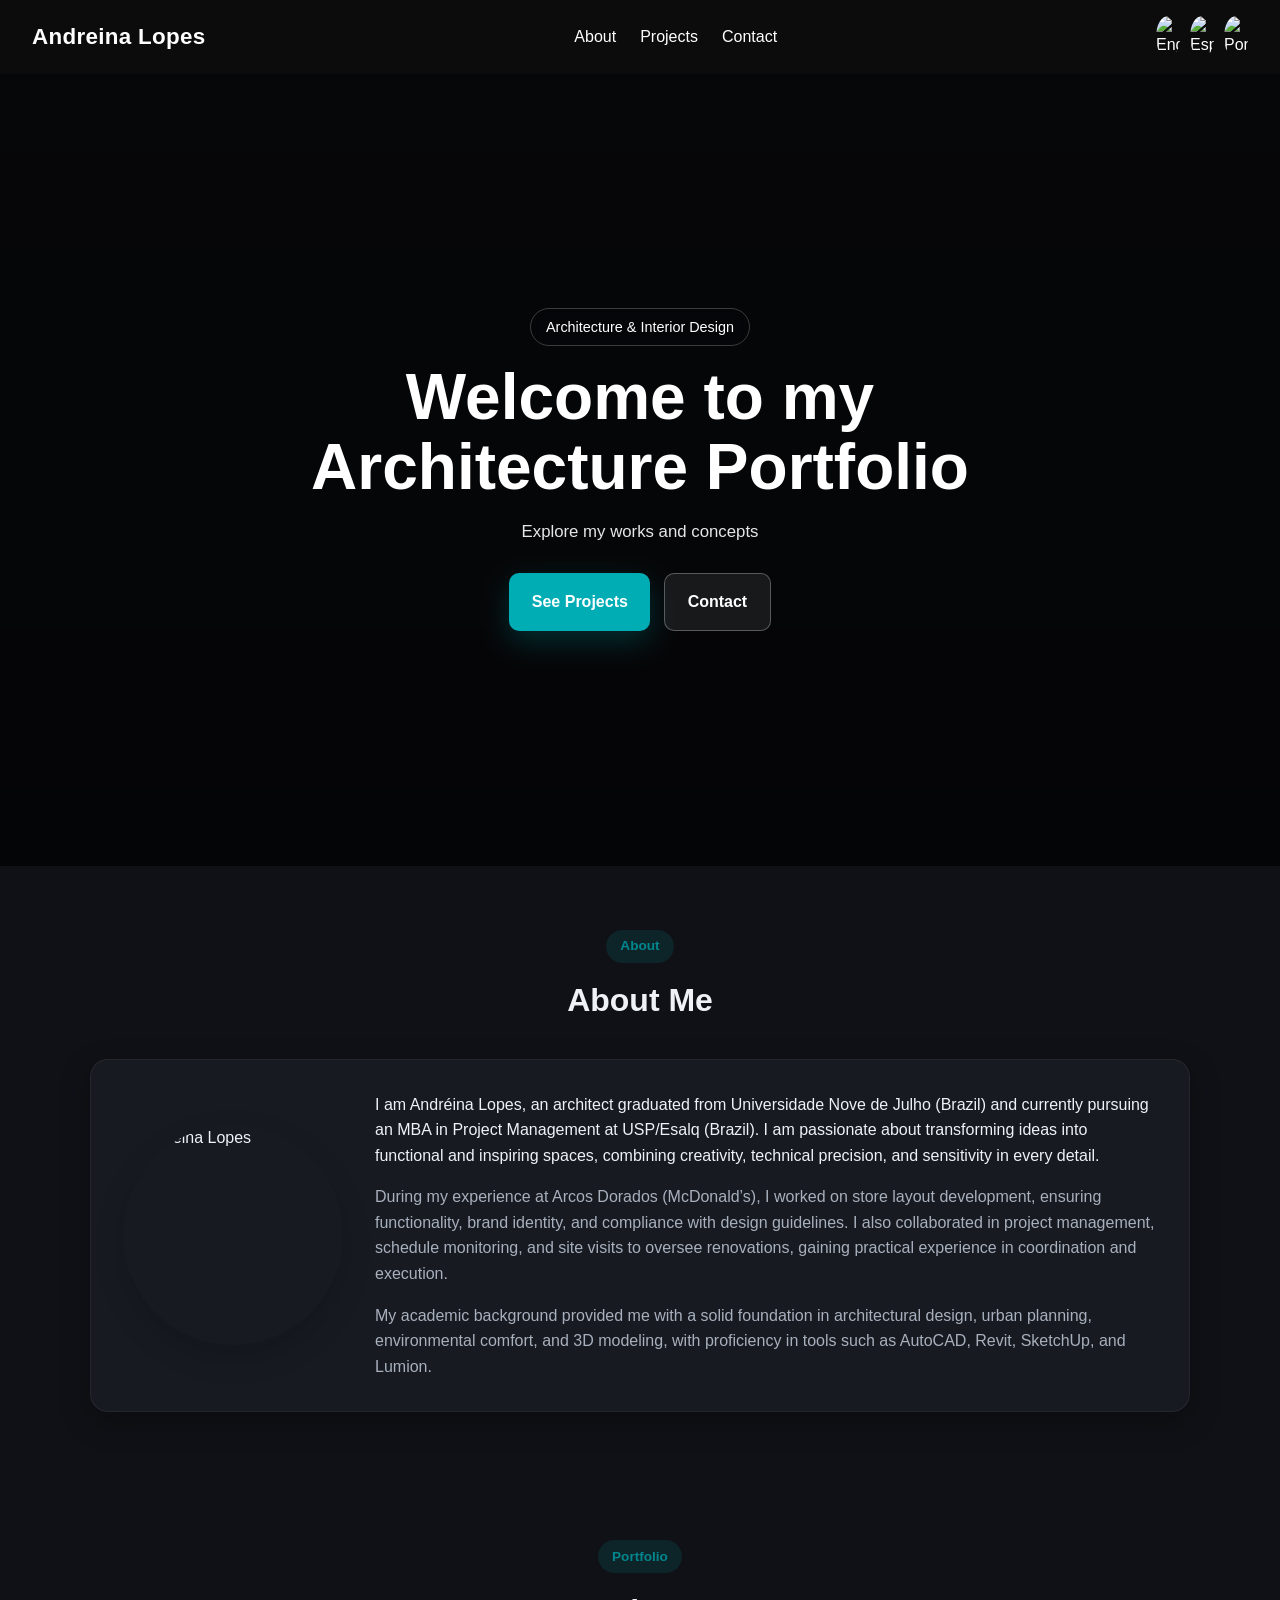
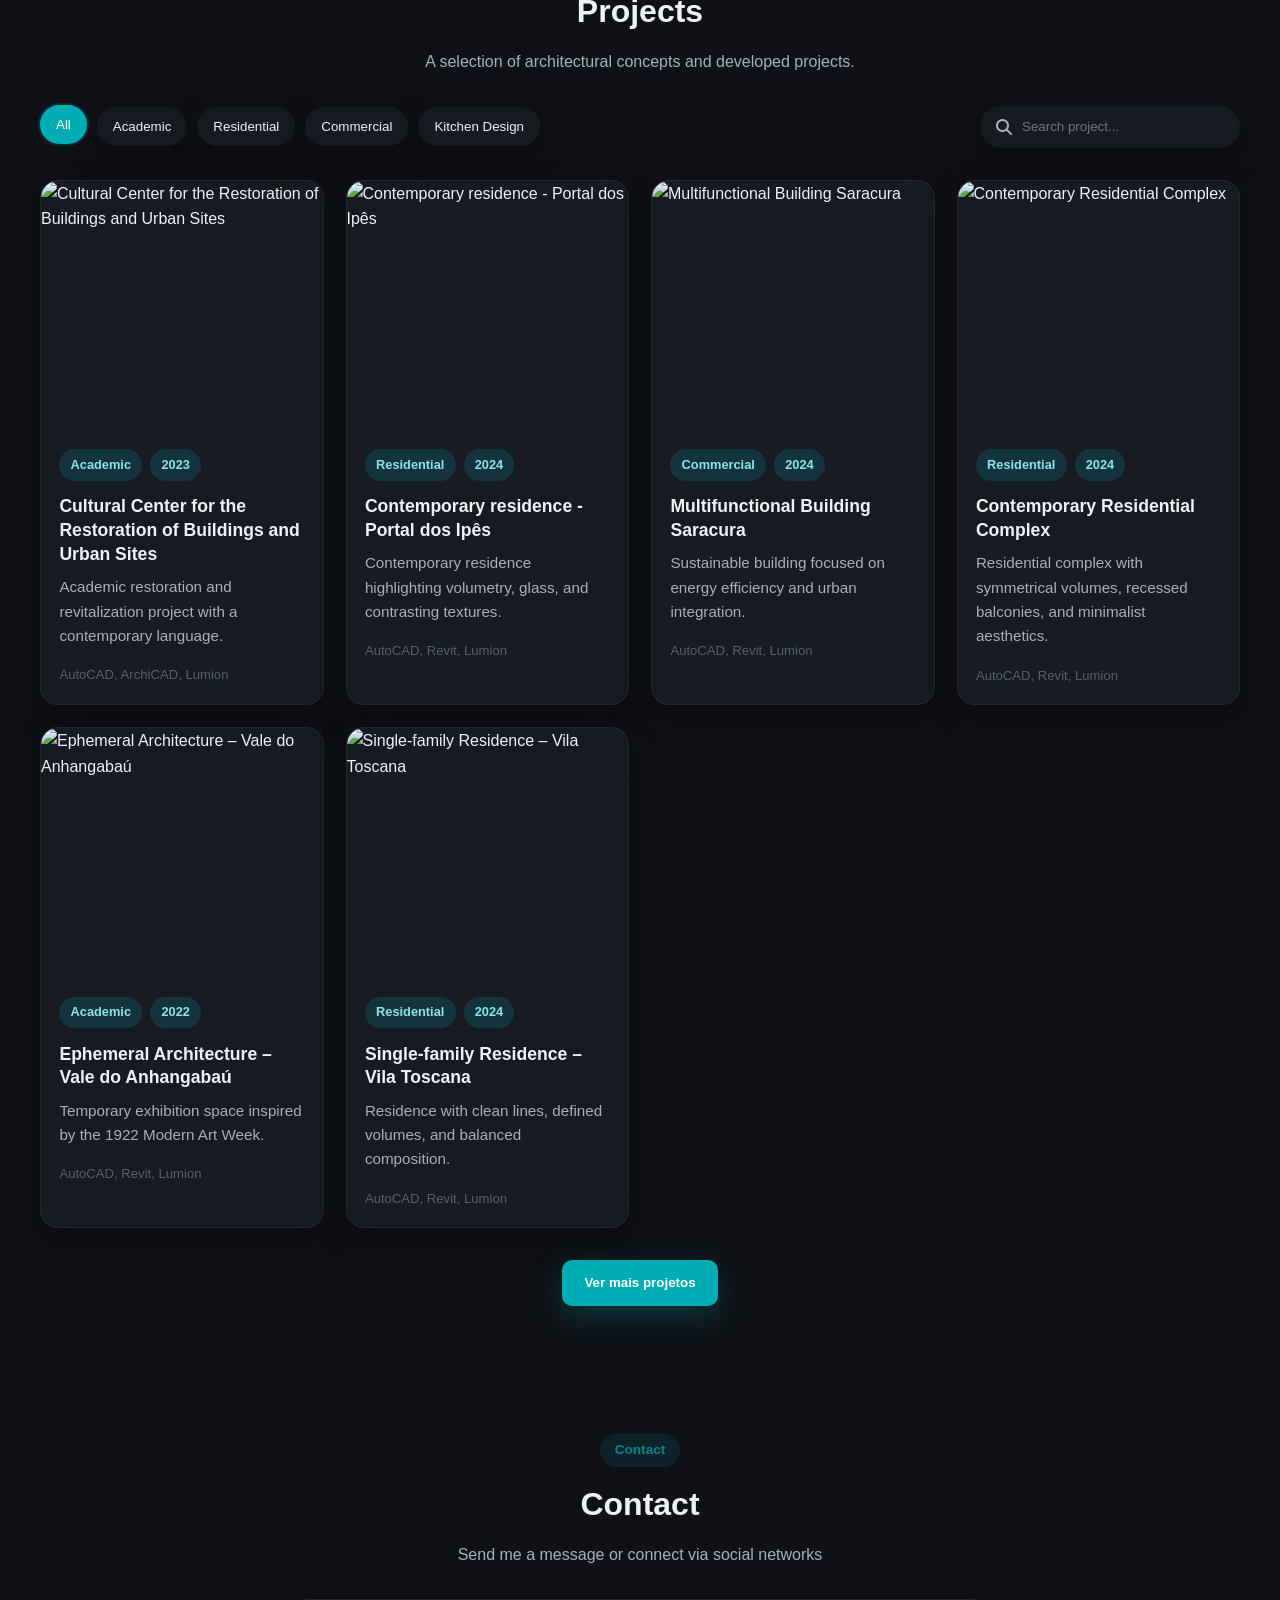
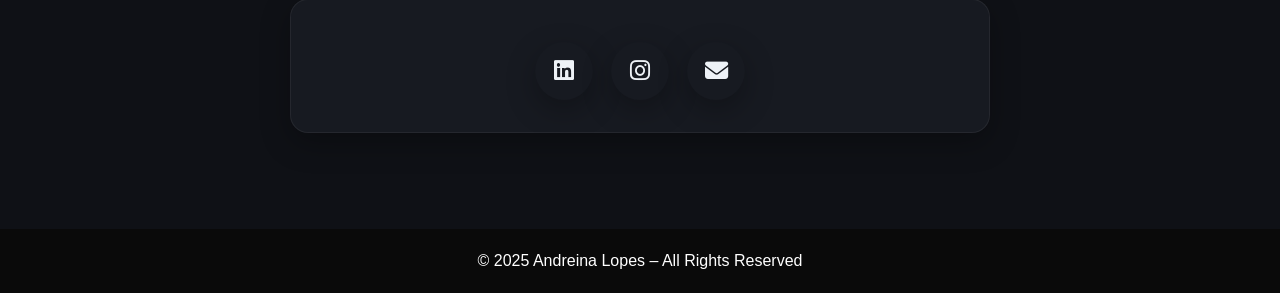
==== index.html @ a10444a1 "Add files via upload" ====
<!DOCTYPE html>
<html lang="pt">

<head>
    <meta charset="UTF-8">
    <meta name="viewport" content="width=device-width, initial-scale=1.0">
    <title>Andreina's Portfolio</title>

    <link rel="icon" href="assets/hero/icon.ico">
    <link rel="stylesheet" href="css/style.css">
    <link rel="stylesheet" href="https://cdnjs.cloudflare.com/ajax/libs/font-awesome/6.4.0/css/all.min.css">

    <script src="js/projects-data.js" defer></script>
    <script src="js/script.js" defer></script>
</head>

<body>
    <header>
        <div class="logo">Andreina Lopes</div>

        <div class="menu-toggle" id="menu-toggle">
            <i class="fas fa-bars"></i>
        </div>

        <nav id="navbar">
            <ul>
                <li><a href="#about" id="nav-about">About</a></li>
                <li><a href="#projects" id="nav-projects">Projects</a></li>
                <li><a href="#contact" id="nav-contact">Contact</a></li>
            </ul>
        </nav>

        <div class="lang-switch">
            <img src="assets/flags/flag-en.png" alt="English" data-lang="en">
            <img src="assets/flags/flag-es.png" alt="Español" data-lang="es">
            <img src="assets/flags/flag-pt.png" alt="Português" data-lang="pt">
        </div>
    </header>

    <section class="hero">
        <video class="hero-video" autoplay muted loop playsinline>
        <source src="assets/hero/hero-video.mp4" type="video/mp4">
        Seu navegador não suporta vídeo em HTML5.
    </video>

        <div class="hero-overlay"></div>

        <div class="hero-content">
            <span class="hero-kicker" id="hero-kicker">Architecture & Interior Design</span>
            <h1 id="hero-title">Welcome to my Architecture Portfolio</h1>
            <p id="hero-sub">Explore my works and concepts</p>

            <div class="hero-actions">
                <a href="#projects" class="btn-hero" id="btn-see-projects">See Projects</a>
                <a href="#contact" class="btn-outline" id="btn-contact">Contact</a>
            </div>
        </div>
    </section>


    <section id="about" class="section-reveal">
        <div class="section-heading">
            <span class="section-tag" id="about-tag">About</span>
            <h2 id="about-title">About Me</h2>
        </div>

        <div class="about-container glass-card">
            <div class="about-img">
                <img src="assets/profile/profile.png" alt="Andreina Lopes">
            </div>

            <div class="about-text" id="about-text">
                I am Andréina Lopes, an architect graduated from the Universidade Nove de Julho (Brazil) and currently pursuing an MBA in Project Management at USP/Esalq (Brazil).
            </div>
        </div>
    </section>

    <section id="projects" class="section-reveal">
        <div class="section-heading">
            <span class="section-tag" id="projects-tag">Portfolio</span>
            <h2 id="projects-title">Projects</h2>
            <p class="section-subtitle" id="projects-subtitle">A selection of architectural concepts and developed projects.</p>
        </div>

        <div class="projects-toolbar">
            <div class="filter-buttons" id="filter-buttons">
                <button class="filter-btn active" data-filter="all" id="filter-all">All</button>
                <button class="filter-btn" data-filter="academic" id="filter-academic">Academic</button>
                <button class="filter-btn" data-filter="residential" id="filter-residential">Residential</button>
                <button class="filter-btn" data-filter="commercial" id="filter-commercial">Commercial</button>
                <button class="filter-btn" data-filter="kitchen-design">Kitchen Design</button>
            </div>

            <div class="search-box">
                <i class="fas fa-search"></i>
                <input type="text" id="project-search" placeholder="Search project...">
            </div>
        </div>

        <div class="project-grid" id="project-grid"></div>
        <p class="empty-state" id="empty-state" style="display: none;">No projects found.</p>

        <div class="projects-actions">
            <button id="load-more-projects" class="btn-load-more">Ver mais projetos</button>
        </div>
    </section>

    <section id="contact" class="section-reveal">
        <div class="section-heading">
            <span class="section-tag" id="contact-tag">Contact</span>
            <h2 id="contact-title">Contact</h2>
            <p class="section-subtitle" id="contact-text">Send me a message or connect via social networks</p>
        </div>

        <div class="contact-card glass-card">
            <div class="socials">
                <a href="https://www.linkedin.com/in/andreina-lopes/" target="_blank" rel="noopener noreferrer" aria-label="LinkedIn">
                    <i class="fab fa-linkedin"></i>
                </a>
                <a href="https://www.instagram.com/andreinalopes_" target="_blank" rel="noopener noreferrer" aria-label="Instagram">
                    <i class="fab fa-instagram"></i>
                </a>
                <a href="mailto:andreina.lopes935@hotmail.com" target="_blank" rel="noopener noreferrer" aria-label="E-mail">
                    <i class="fas fa-envelope"></i>
                </a>
            </div>
        </div>
    </section>

    <footer>
        <p>© 2025 Andreina Lopes – All Rights Reserved</p>
    </footer>

    <div id="dark-mode-toggle" aria-label="Toggle dark mode" title="Toggle dark mode">
        <i class="fas fa-moon"></i>
    </div>
</body>

</html>
---- css/style.css ----
:root {
    --bg: #f6f7fb;
    --bg-soft: #ffffff;
    --text: #1e2430;
    --text-soft: #667085;
    --primary: #00adb5;
    --primary-dark: #00878d;
    --border: rgba(15, 23, 42, 0.08);
    --shadow: 0 10px 30px rgba(15, 23, 42, 0.08);
    --radius: 18px;
    --header-bg: rgba(17, 17, 17, 0.92);
}

* {
    margin: 0;
    padding: 0;
    box-sizing: border-box;
}

html {
    scroll-behavior: smooth;
}

body {
    font-family: Arial, sans-serif;
    line-height: 1.6;
    background: var(--bg);
    color: var(--text);
}

img {
    max-width: 100%;
    display: block;
}

header {
    display: flex;
    justify-content: space-between;
    align-items: center;
    gap: 1rem;
    padding: 1rem 2rem;
    background: var(--header-bg);
    color: #fff;
    position: sticky;
    top: 0;
    z-index: 999;
    backdrop-filter: blur(12px);
}

header .logo {
    font-size: 1.4rem;
    font-weight: bold;
    letter-spacing: 0.3px;
    white-space: nowrap;
}

nav ul {
    display: flex;
    list-style: none;
    gap: 24px;
}

nav ul li a {
    color: #fff;
    text-decoration: none;
    transition: color 0.3s ease;
}

nav ul li a:hover {
    color: var(--primary);
}

.lang-switch {
    display: flex;
    align-items: center;
}

.lang-switch img {
    width: 24px;
    margin-left: 10px;
    cursor: pointer;
    border-radius: 50%;
    transition: transform 0.25s ease;
}

.lang-switch img:hover {
    transform: scale(1.12);
}

.menu-toggle {
    display: none;
    font-size: 1.8rem;
    cursor: pointer;
    color: #fff;
}

section {
    padding: 4rem 2rem;
}

.section-heading {
    max-width: 900px;
    margin: 0 auto 2rem;
    text-align: center;
}

.section-tag {
    display: inline-block;
    margin-bottom: 0.8rem;
    padding: 0.35rem 0.9rem;
    background: rgba(0, 173, 181, 0.12);
    color: var(--primary-dark);
    border-radius: 999px;
    font-size: 0.85rem;
    font-weight: bold;
}

.section-heading h2 {
    font-size: 2rem;
    margin-bottom: 0.7rem;
}

.section-subtitle {
    max-width: 650px;
    margin: 0 auto;
    color: var(--text-soft);
}

.hero {
    min-height: 88vh;
    display: flex;
    align-items: center;
    justify-content: center;
    text-align: center;
    padding: 6rem 2rem;
    color: #fff;
    position: relative;
    overflow: hidden;
}

.hero-video {
    position: absolute;
    top: 50%;
    left: 50%;
    width: 100%;
    height: 100%;
    object-fit: cover;
    transform: translate(-50%, -50%);
    z-index: 0;
}

.hero-overlay {
    position: absolute;
    inset: 0;
    background: linear-gradient(rgba(0, 0, 0, 0.58), rgba(0, 0, 0, 0.68));
    z-index: 1;
}

.hero-content {
    max-width: 820px;
    animation: fadeUp 0.9s ease;
    position: relative;
    z-index: 2;
}

.hero-kicker {
    display: inline-block;
    margin-bottom: 1rem;
    padding: 0.4rem 0.95rem;
    border: 1px solid rgba(255, 255, 255, 0.22);
    border-radius: 999px;
    font-size: 0.9rem;
    backdrop-filter: blur(6px);
}

.hero h1 {
    font-size: clamp(2.3rem, 5vw, 4.2rem);
    line-height: 1.1;
    margin-bottom: 1rem;
}

.hero p {
    max-width: 700px;
    margin: 0 auto 1.7rem;
    font-size: 1.05rem;
    color: rgba(255, 255, 255, 0.9);
}

.hero-actions {
    display: flex;
    justify-content: center;
    gap: 14px;
    flex-wrap: wrap;
}

.btn-hero,
.btn-outline,
.back-link {
    display: inline-flex;
    align-items: center;
    justify-content: center;
    gap: 8px;
    padding: 0.95rem 1.4rem;
    border-radius: 10px;
    text-decoration: none;
    font-weight: bold;
    transition: all 0.3s ease;
}

.btn-hero {
    background: var(--primary);
    color: #fff;
    box-shadow: 0 10px 30px rgba(0, 173, 181, 0.25);
}

.btn-hero:hover {
    background: var(--primary-dark);
    transform: translateY(-3px);
}

.btn-outline {
    border: 1px solid rgba(255, 255, 255, 0.28);
    color: #fff;
    background: rgba(255, 255, 255, 0.06);
}

.btn-outline:hover {
    transform: translateY(-3px);
    background: rgba(255, 255, 255, 0.12);
}

.glass-card {
    background: rgba(255, 255, 255, 0.7);
    border: 1px solid rgba(255, 255, 255, 0.5);
    backdrop-filter: blur(12px);
    box-shadow: var(--shadow);
    border-radius: var(--radius);
}

.about-container {
    display: flex;
    align-items: center;
    gap: 2rem;
    flex-wrap: wrap;
    max-width: 1100px;
    margin: 0 auto;
    padding: 2rem;
}

.about-img img {
    width: 220px;
    height: 220px;
    object-fit: cover;
    border-radius: 50%;
    box-shadow: 0 12px 30px rgba(0, 0, 0, 0.15);
}

.about-text {
    flex: 1;
    min-width: 280px;
}

.about-text p {
    margin-top: 1rem;
    color: var(--text-soft);
}

.projects-toolbar {
    max-width: 1200px;
    margin: 0 auto 2rem;
    display: flex;
    gap: 1rem;
    justify-content: space-between;
    align-items: center;
    flex-wrap: wrap;
}

.projects-actions {
    display: flex;
    justify-content: center;
    margin-top: 2rem;
}

.btn-load-more {
    border: none;
    padding: 0.95rem 1.4rem;
    border-radius: 10px;
    background: var(--primary);
    color: #fff;
    font-weight: bold;
    cursor: pointer;
    box-shadow: 0 10px 30px rgba(0, 173, 181, 0.25);
    transition: all 0.3s ease;
}

.btn-load-more:hover {
    background: var(--primary-dark);
    transform: translateY(-3px);
}

body.dark-mode .btn-load-more {
    background: var(--primary);
    color: #fff;
}

body.dark-mode .btn-load-more:hover {
    background: var(--primary-dark);
}

.filter-buttons {
    display: flex;
    gap: 10px;
    flex-wrap: wrap;
}

.filter-btn {
    border: none;
    padding: 0.75rem 1rem;
    border-radius: 999px;
    background: #fff;
    color: var(--text);
    cursor: pointer;
    box-shadow: var(--shadow);
    transition: all 0.25s ease;
}

.filter-btn:hover,
.filter-btn.active {
    background: var(--primary);
    color: #fff;
    transform: translateY(-2px);
}

.search-box {
    display: flex;
    align-items: center;
    gap: 10px;
    background: #fff;
    padding: 0.8rem 1rem;
    border-radius: 999px;
    box-shadow: var(--shadow);
    min-width: 260px;
}

.search-box i {
    color: var(--text-soft);
}

.search-box input {
    border: none;
    outline: none;
    width: 100%;
    background: transparent;
    color: var(--text);
}

.project-grid {
    max-width: 1200px;
    margin: 0 auto;
    display: grid;
    grid-template-columns: repeat(auto-fit, minmax(280px, 1fr));
    gap: 22px;
}

.card {
    border-radius: 18px;
    overflow: hidden;
    background: #fff;
    box-shadow: var(--shadow);
    border: 1px solid var(--border);
    transition: transform 0.35s ease, box-shadow 0.35s ease;
}

.card:hover {
    transform: translateY(-8px);
    box-shadow: 0 20px 45px rgba(15, 23, 42, 0.14);
}

.card a {
    text-decoration: none;
    color: inherit;
    display: block;
}

.card-image-wrap {
    position: relative;
    overflow: hidden;
}

.card img {
    width: 100%;
    height: 250px;
    object-fit: cover;
    transition: transform 0.5s ease;
}

.card:hover img {
    transform: scale(1.06);
}

.card-overlay {
    position: absolute;
    inset: 0;
    background: linear-gradient(to top, rgba(0, 0, 0, 0.58), rgba(0, 0, 0, 0.12));
    display: flex;
    align-items: flex-end;
    justify-content: flex-start;
    padding: 1rem;
    opacity: 0;
    transition: opacity 0.3s ease;
}

.card:hover .card-overlay {
    opacity: 1;
}

.card-view {
    color: #fff;
    font-weight: bold;
    background: rgba(255, 255, 255, 0.16);
    padding: 0.45rem 0.8rem;
    border-radius: 999px;
    backdrop-filter: blur(6px);
}

.card-info {
    padding: 1.15rem;
}

.card-top-meta,
.card-bottom-meta {
    display: flex;
    flex-wrap: wrap;
    gap: 8px;
}

.card-top-meta {
    margin-bottom: 0.9rem;
}

.card-bottom-meta {
    margin-top: 1rem;
}

.badge {
    display: inline-flex;
    padding: 0.35rem 0.7rem;
    border-radius: 999px;
    background: rgba(0, 173, 181, 0.1);
    color: var(--primary-dark);
    font-size: 0.8rem;
    font-weight: bold;
}

.card-info h3 {
    font-size: 1.1rem;
    line-height: 1.35;
    margin-bottom: 0.55rem;
}

.card-info p {
    color: var(--text-soft);
    font-size: 0.95rem;
}

.card-bottom-meta span {
    font-size: 0.82rem;
    color: #556070;
}

.empty-state {
    text-align: center;
    margin-top: 1.5rem;
    color: var(--text-soft);
}

#contact {
    text-align: center;
}

.contact-card {
    max-width: 700px;
    margin: 0 auto;
    padding: 2rem;
}

.socials {
    margin-top: 0.6rem;
    display: flex;
    justify-content: center;
    gap: 18px;
}

.socials a {
    width: 58px;
    height: 58px;
    display: inline-flex;
    align-items: center;
    justify-content: center;
    border-radius: 50%;
    background: #fff;
    color: var(--text);
    font-size: 1.45rem;
    box-shadow: var(--shadow);
    text-decoration: none;
    transition: all 0.3s ease;
}

.socials a:hover {
    transform: translateY(-4px) scale(1.05);
    background: var(--primary);
    color: #fff;
}

footer {
    text-align: center;
    padding: 1.2rem;
    background: #111;
    color: #fff;
    margin-top: 2rem;
}

.project-hero {
    min-height: 55vh;
    background-position: center;
    background-size: cover;
    background-repeat: no-repeat;
    display: flex;
    align-items: stretch;
}

.project-hero-overlay {
    width: 100%;
    padding: 2rem;
    background: linear-gradient(rgba(0, 0, 0, 0.5), rgba(0, 0, 0, 0.6));
    color: #fff;
    display: flex;
    flex-direction: column;
    justify-content: space-between;
}

.back-link {
    align-self: flex-start;
    margin-bottom: 2rem;
    background: rgba(255, 255, 255, 0.1);
    color: #fff;
}

.back-link:hover {
    background: rgba(255, 255, 255, 0.18);
    transform: translateY(-2px);
}

.project-hero-content {
    max-width: 900px;
}

.project-category {
    display: inline-block;
    margin-bottom: 0.9rem;
    padding: 0.45rem 0.8rem;
    border-radius: 999px;
    background: rgba(255, 255, 255, 0.14);
    font-size: 0.85rem;
    font-weight: bold;
}

.project-hero-content h1 {
    font-size: clamp(2rem, 4vw, 3.4rem);
    line-height: 1.15;
    margin-bottom: 1rem;
}

.project-hero-content p {
    max-width: 760px;
    color: rgba(255, 255, 255, 0.92);
}

.project-meta-inline {
    margin-top: 1.2rem;
    display: flex;
    gap: 18px;
    flex-wrap: wrap;
}

.project-meta-inline span {
    display: inline-flex;
    align-items: center;
    gap: 8px;
    color: rgba(255, 255, 255, 0.95);
}

.project-layout {
    max-width: 1250px;
    margin: 0 auto;
    padding: 3rem 2rem 0;
    display: grid;
    grid-template-columns: 2fr 1fr;
    gap: 24px;
}

.project-main {
    min-width: 0;
}

.project-gallery-header {
    margin-bottom: 1.4rem;
}

.project-gallery-header h2 {
    margin-bottom: 0.4rem;
}

.project-gallery-header p {
    color: var(--text-soft);
}

.project-sidebar {
    padding: 1.5rem;
    align-self: start;
    position: sticky;
    top: 100px;
}

.project-sidebar h3 {
    margin-bottom: 1rem;
}

.project-info-list {
    list-style: none;
}

.project-info-list li {
    display: flex;
    flex-direction: column;
    gap: 4px;
    padding: 0.9rem 0;
    border-bottom: 1px solid var(--border);
}

.gallery {
    display: grid;
    grid-template-columns: repeat(auto-fit, minmax(260px, 1fr));
    gap: 16px;
}

.img-wrapper {
    position: relative;
    overflow: hidden;
    border-radius: 14px;
    cursor: pointer;
    box-shadow: var(--shadow);
}

.img-wrapper img {
    width: 100%;
    height: 280px;
    object-fit: cover;
    transition: transform 0.35s ease;
}

.img-wrapper:hover img {
    transform: scale(1.06);
}

.zoom-icon {
    position: absolute;
    top: 50%;
    left: 50%;
    transform: translate(-50%, -50%) scale(0.8);
    opacity: 0;
    color: #fff;
    font-size: 2rem;
    pointer-events: none;
    transition: all 0.3s ease;
}

.img-wrapper::before {
    content: "";
    position: absolute;
    inset: 0;
    background: rgba(0, 0, 0, 0.34);
    opacity: 0;
    transition: opacity 0.3s ease;
}

.img-wrapper:hover::before {
    opacity: 1;
}

.img-wrapper:hover .zoom-icon {
    opacity: 1;
    transform: translate(-50%, -50%) scale(1);
}

.lightbox {
    display: none;
    position: fixed;
    z-index: 3000;
    padding-top: 60px;
    inset: 0;
    background: rgba(0, 0, 0, 0.92);
}

.lightbox img {
    margin: auto;
    display: block;
    width: 80vw;
    height: 80vh;
    object-fit: contain;
    border-radius: 8px;
}


/*
.lightbox img {
    margin: auto;
    display: block;
    width: 70vw;   se para reduzir o tamanho da imagem na tela, altere para 60vw
    height: 70vh;  se para reduzir o tamanho da imagem na tela, altere para 60vh 
    object-fit: contain;
    border-radius: 12px;
    background: #111;
    padding: 10px;
}
*/

.lightbox .close {
    position: absolute;
    top: 20px;
    right: 35px;
    color: #fff;
    font-size: 40px;
    font-weight: bold;
    cursor: pointer;
}

.lightbox .prev,
.lightbox .next {
    cursor: pointer;
    position: absolute;
    top: 50%;
    padding: 16px;
    color: white;
    font-weight: bold;
    font-size: 30px;
    user-select: none;
    transform: translateY(-50%);
}

.lightbox .prev {
    left: 10px;
}

.lightbox .next {
    right: 10px;
}

.project-not-found {
    text-align: center;
    padding: 4rem 1rem;
}

.section-reveal {
    opacity: 0;
    transform: translateY(28px);
    transition: all 0.7s ease;
}

.section-reveal.visible {
    opacity: 1;
    transform: translateY(0);
}

.reveal-card {
    opacity: 0;
    transform: translateY(20px);
    animation: cardReveal 0.65s ease forwards;
}

.lightbox-counter {
    position: absolute;
    bottom: 25px;
    left: 50%;
    transform: translateX(-50%);
    padding: 8px 14px;
    border-radius: 999px;
    background: rgba(255, 255, 255, 0.12);
    color: #fff;
    font-size: 0.95rem;
    font-weight: bold;
    backdrop-filter: blur(6px);
}

.lightbox .prev.disabled,
.lightbox .next.disabled {
    opacity: 0.3;
    pointer-events: none;
}

#dark-mode-toggle {
    position: fixed;
    bottom: 2rem;
    right: 2rem;
    width: 54px;
    height: 54px;
    background-color: #fff;
    color: #333;
    border-radius: 50%;
    display: none;
    /* ocultado propositalmente — mude para "display: flex" para reativar o botão de troca de tema */
    justify-content: center;
    align-items: center;
    cursor: pointer;
    box-shadow: var(--shadow);
    z-index: 999;
    transition: all 0.3s ease;
}

#dark-mode-toggle i {
    font-size: 1.2rem;
}

body.dark-mode {
    --bg: #0f1116;
    --bg-soft: #171a21;
    --text: #eef2f7;
    --text-soft: #a8b0bd;
    --border: rgba(255, 255, 255, 0.06);
    --shadow: 0 10px 30px rgba(0, 0, 0, 0.28);
    --header-bg: rgba(12, 12, 12, 0.92);
}

body.dark-mode .glass-card,
body.dark-mode .card,
body.dark-mode .filter-btn,
body.dark-mode .search-box,
body.dark-mode .socials a,
body.dark-mode #dark-mode-toggle {
    background: var(--bg-soft);
    color: var(--text);
    border-color: var(--border);
}

body.dark-mode .filter-btn:hover,
body.dark-mode .filter-btn.active {
    background: var(--primary);
    color: #fff;
    border-color: var(--primary);
    box-shadow: 0 0 0 2px rgba(0, 173, 181, 0.18);
}

body.dark-mode .badge {
    background: rgba(0, 173, 181, 0.18);
    color: #8ce5ea;
}

body.dark-mode .card-info p,
body.dark-mode .section-subtitle,
body.dark-mode .project-gallery-header p,
body.dark-mode .about-text p,
body.dark-mode .empty-state {
    color: var(--text-soft);
}

body.dark-mode .btn-outline {
    background: rgba(255, 255, 255, 0.08);
}

body.dark-mode footer {
    background: #0a0a0a;
}

@keyframes fadeUp {
    from {
        opacity: 0;
        transform: translateY(22px);
    }
    to {
        opacity: 1;
        transform: translateY(0);
    }
}

@keyframes cardReveal {
    to {
        opacity: 1;
        transform: translateY(0);
    }
}

@media (max-width: 992px) {
    .project-layout {
        grid-template-columns: 1fr;
    }
    .project-sidebar {
        position: static;
    }
}

@media (max-width: 768px) {
    header {
        flex-wrap: wrap;
    }
    .menu-toggle {
        display: block;
        margin-left: auto;
    }
    nav {
        position: absolute;
        top: 72px;
        left: 0;
        width: 100%;
        background: #111;
        display: none;
        flex-direction: column;
    }
    nav.active {
        display: flex;
    }
    nav ul {
        flex-direction: column;
        width: 100%;
        padding: 1rem 0;
        gap: 12px;
    }
    nav ul li {
        text-align: center;
    }
    .lang-switch {
        width: 100%;
        justify-content: center;
        margin-top: 0.5rem;
    }
    .hero {
        min-height: 76vh;
    }
    .about-container {
        text-align: center;
        justify-content: center;
        padding: 1.5rem;
    }
    .about-img img {
        width: 180px;
        height: 180px;
    }
    .projects-toolbar {
        align-items: stretch;
    }
    .search-box {
        min-width: 100%;
    }
    .project-hero-overlay {
        padding: 1.4rem;
    }
    .project-layout {
        padding: 2rem 1rem 0;
    }
    section {
        padding: 3rem 1rem;
    }
}
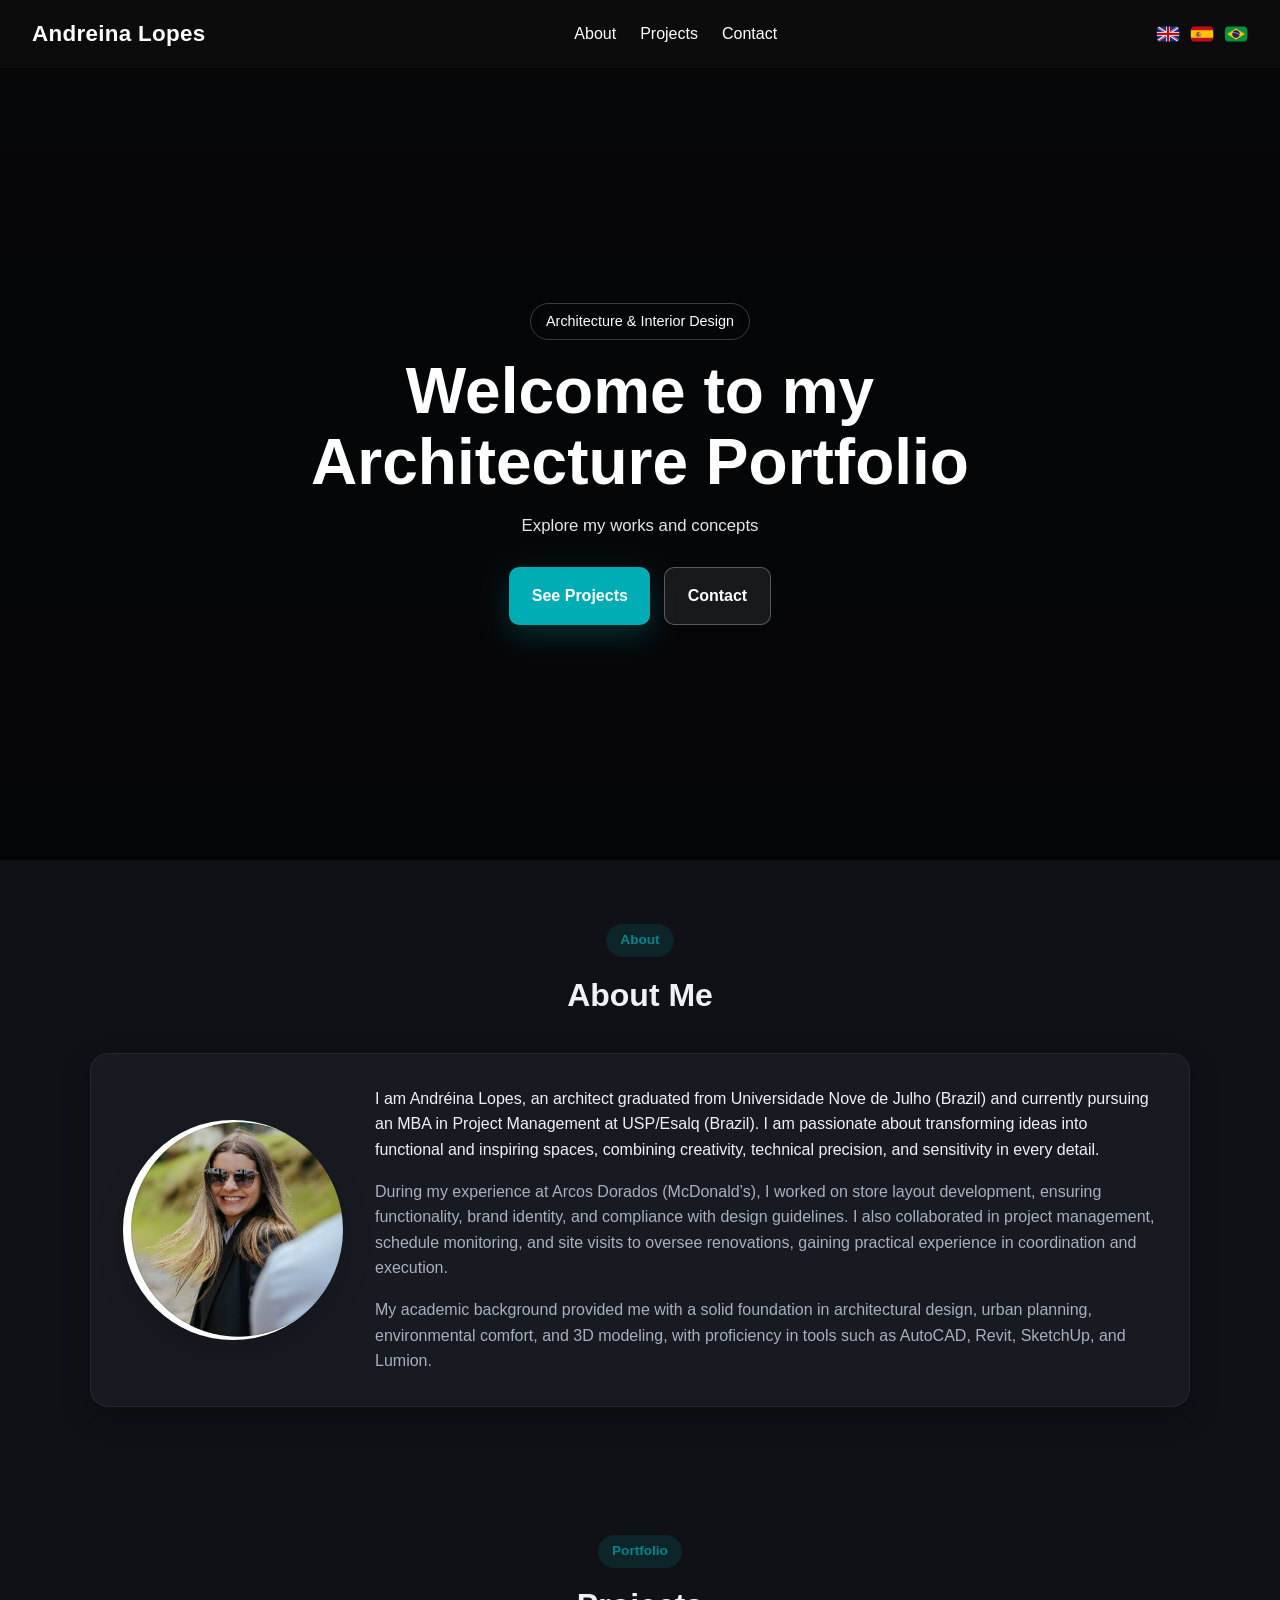
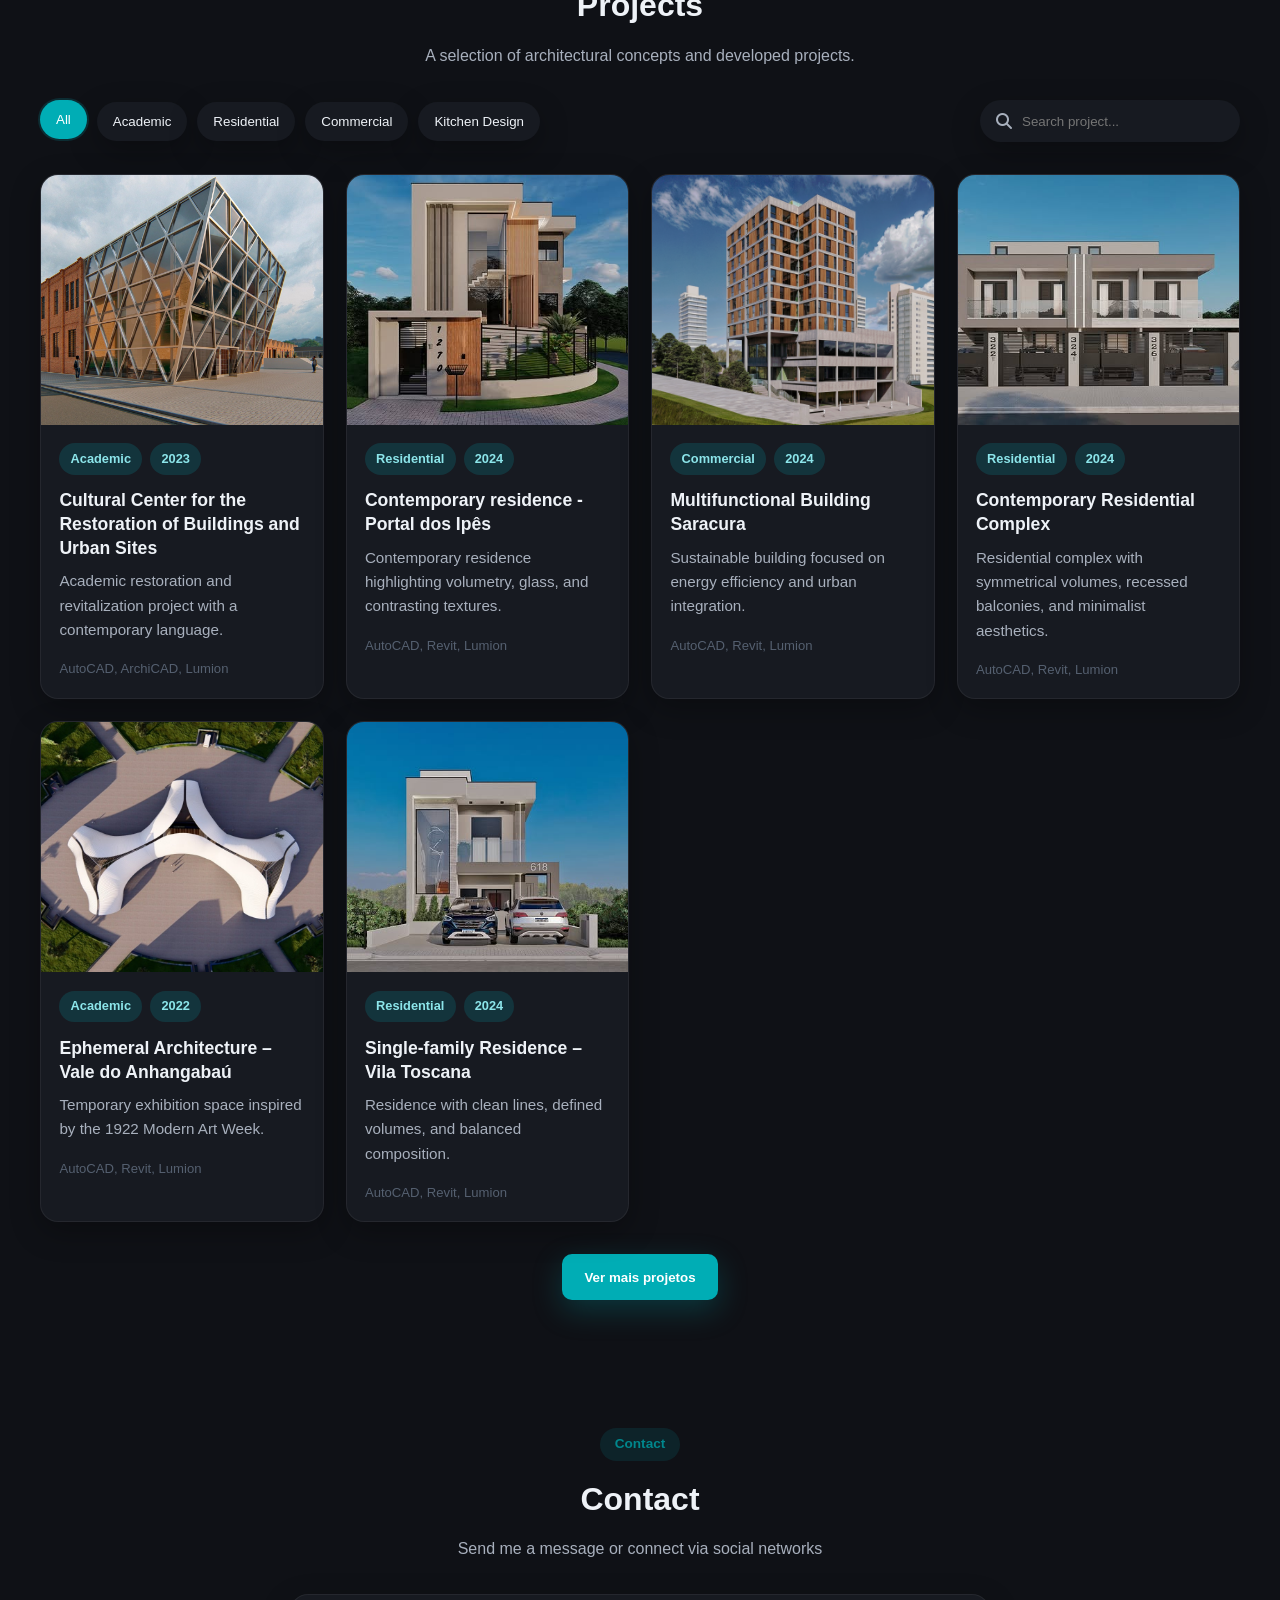
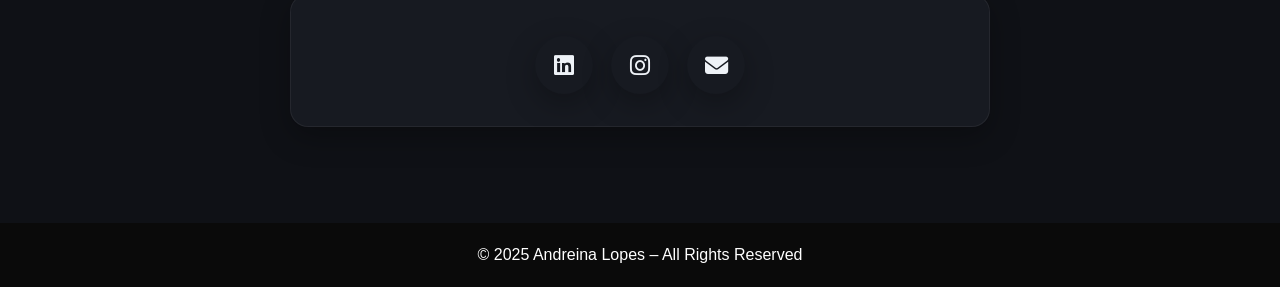
==== commit 4050e8fb: "Update index.html" ====
--- a/index.html
+++ b/index.html
@@ -70,7 +70,7 @@
             </div>
 
             <div class="about-text" id="about-text">
-                I am Andréina Lopes, an architect graduated from the Universidade Nove de Julho (Brazil) and currently pursuing an MBA in Project Management at USP/Esalq (Brazil).
+                I am Andreina Lopes, an architect graduated from the Universidade Nove de Julho (Brazil) and currently pursuing an MBA in Project Management at USP/Esalq (Brazil).
             </div>
         </div>
     </section>
@@ -136,4 +136,4 @@
     </div>
 </body>
 
-</html>+</html>
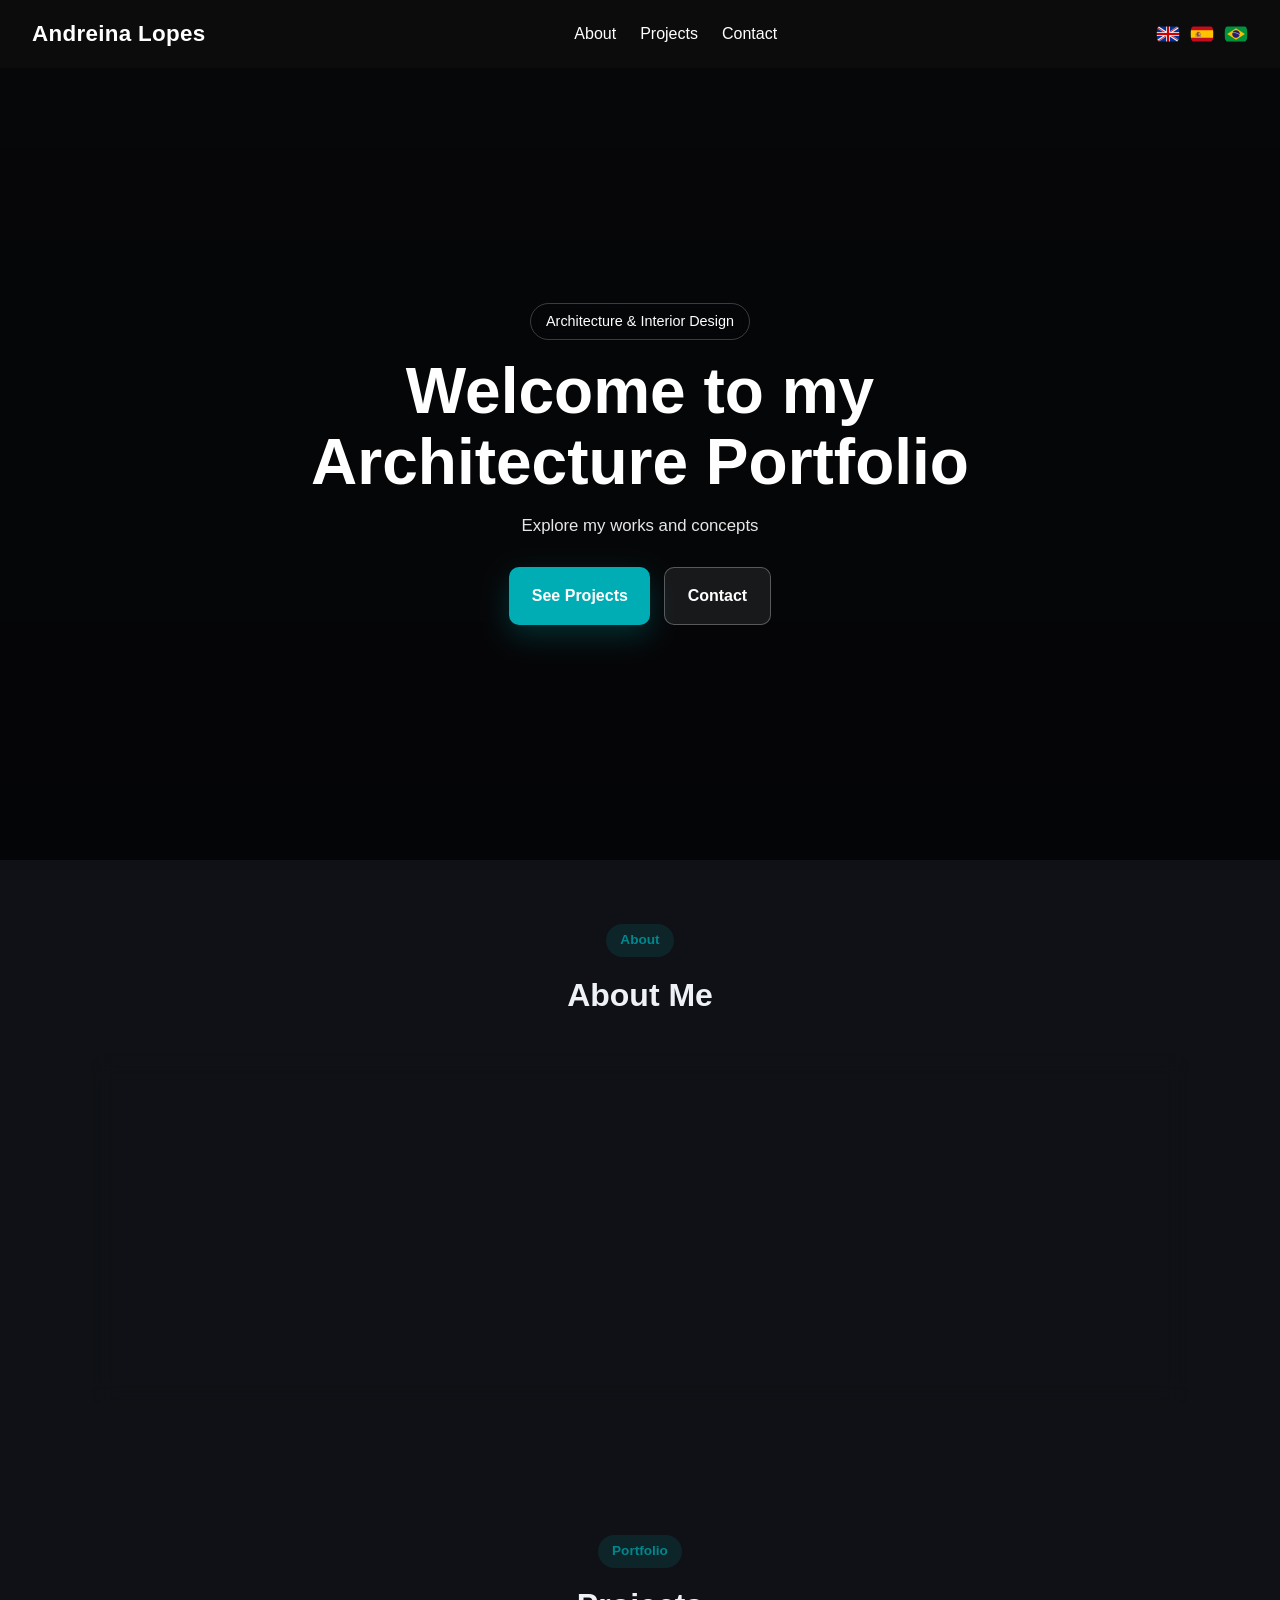
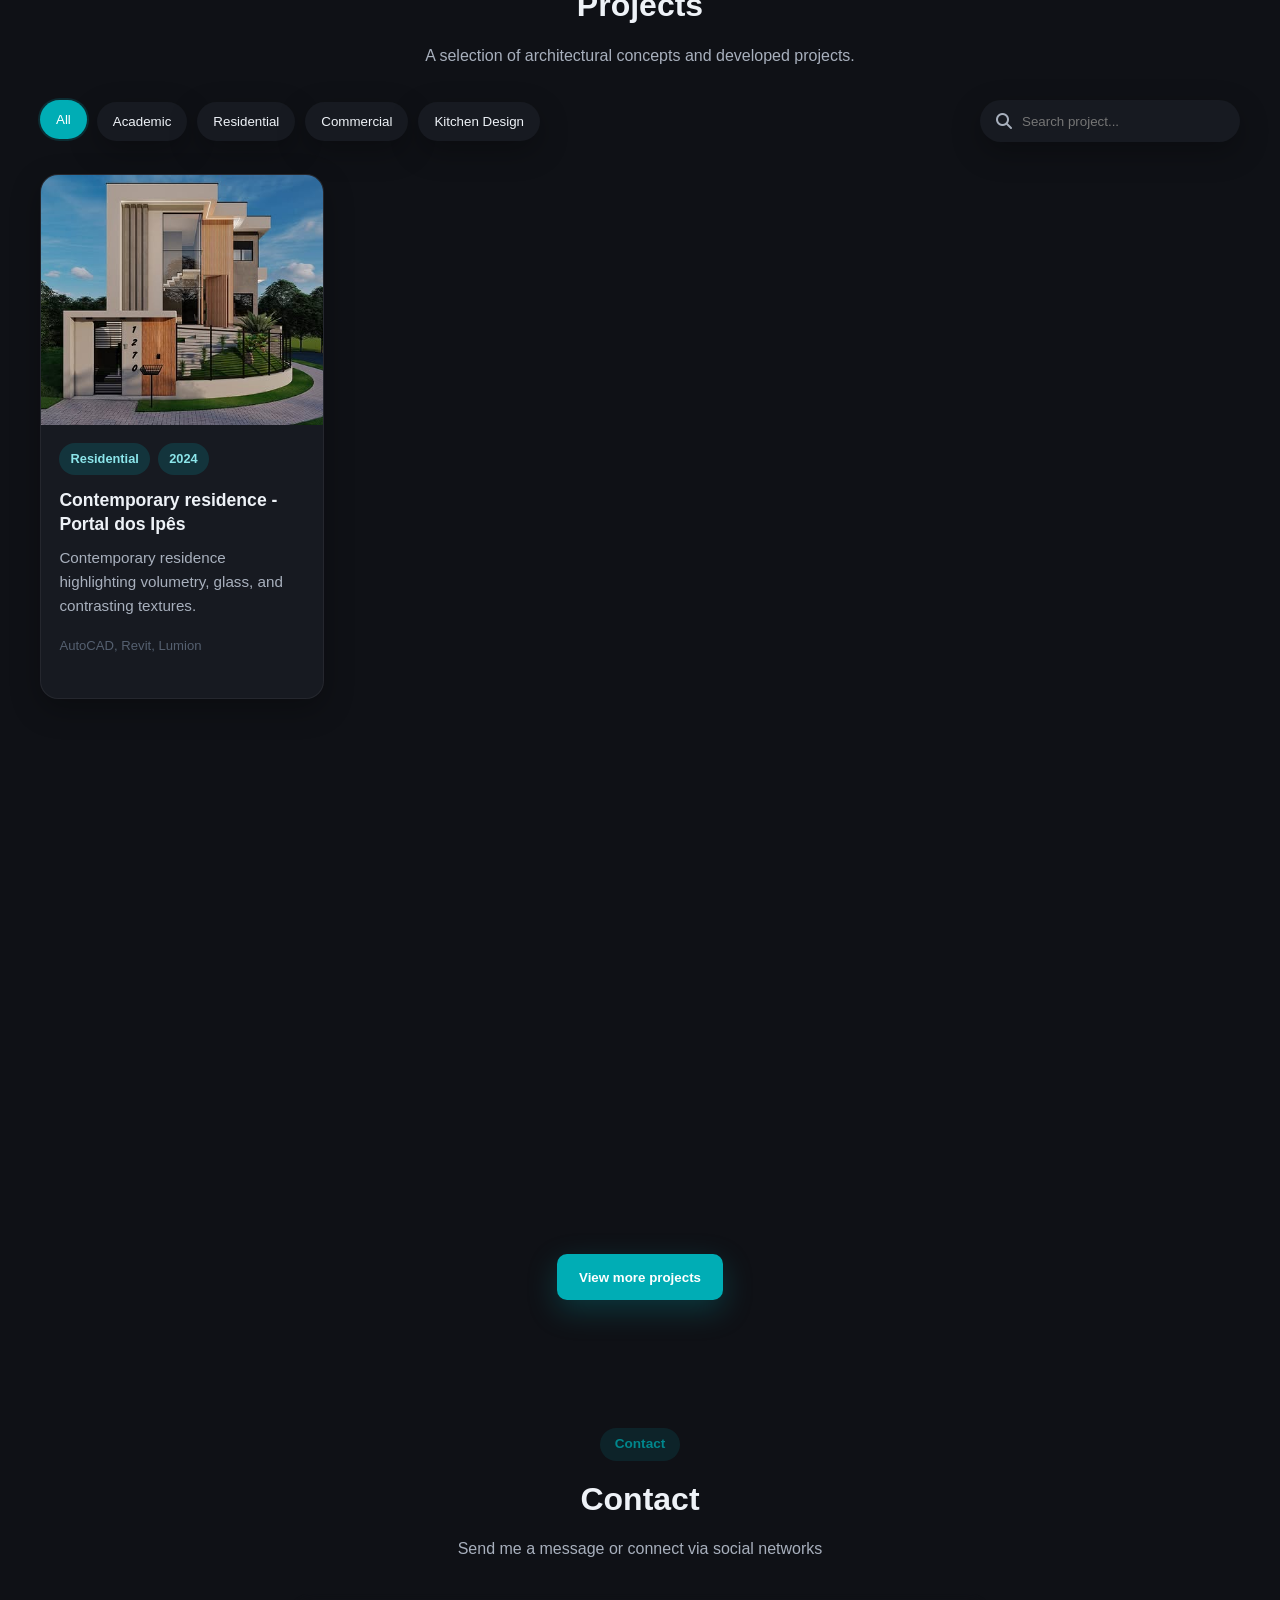
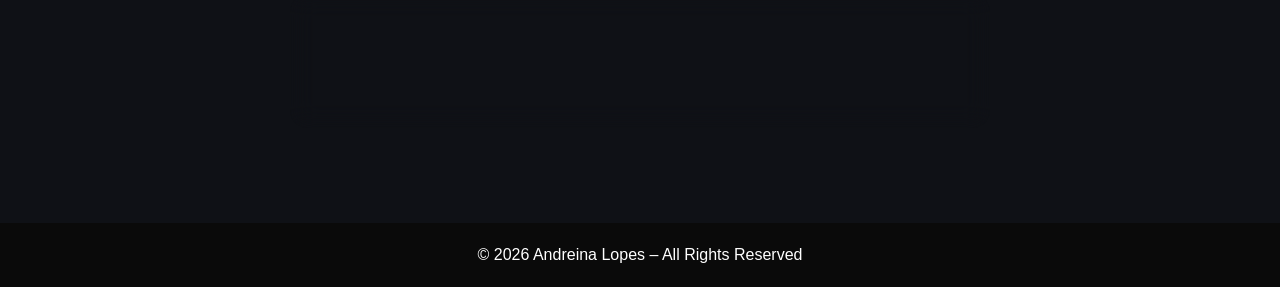
==== commit 6003fdd4: "Update index.html" ====
--- a/index.html
+++ b/index.html
@@ -114,21 +114,23 @@
 
         <div class="contact-card glass-card">
             <div class="socials">
-                <a href="https://www.linkedin.com/in/andreina-lopes/" target="_blank" rel="noopener noreferrer" aria-label="LinkedIn">
-                    <i class="fab fa-linkedin"></i>
+                <a href="https://www.linkedin.com/in/andreina-lopes/" target="_blank" class="social-link linkedin" aria-label="LinkedIn">
+                    <i class="fa-brands fa-linkedin"></i>
                 </a>
-                <a href="https://www.instagram.com/andreinalopes_" target="_blank" rel="noopener noreferrer" aria-label="Instagram">
-                    <i class="fab fa-instagram"></i>
+
+                <a href="https://www.instagram.com/andreinalopes_/" target="_blank" class="social-link instagram" aria-label="Instagram">
+                    <i class="fa-brands fa-instagram"></i>
                 </a>
-                <a href="mailto:andreina.lopes935@hotmail.com" target="_blank" rel="noopener noreferrer" aria-label="E-mail">
-                    <i class="fas fa-envelope"></i>
+
+                <a href="mailto:andreina.lopes935@hotmail.com" class="social-link email" aria-label="Email">
+                    <i class="fa-solid fa-envelope"></i>
                 </a>
             </div>
         </div>
     </section>
 
     <footer>
-        <p>© 2025 Andreina Lopes – All Rights Reserved</p>
+        <p>© 2026 Andreina Lopes – All Rights Reserved</p>
     </footer>
 
     <div id="dark-mode-toggle" aria-label="Toggle dark mode" title="Toggle dark mode">
--- a/css/style.css
+++ b/css/style.css
@@ -503,13 +503,29 @@
     font-size: 1.45rem;
     box-shadow: var(--shadow);
     text-decoration: none;
-    transition: all 0.3s ease;
+    transition: transform 0.3s ease, background 0.3s ease, color 0.3s ease, box-shadow 0.3s ease;
 }
 
 .socials a:hover {
-    transform: translateY(-4px) scale(1.05);
+    transform: translateY(-4px) scale(1.08);
+}
+
+.socials a.linkedin:hover {
+    background: #0a66c2;
+    color: #fff;
+    box-shadow: 0 10px 25px rgba(10, 102, 194, 0.35);
+}
+
+.socials a.instagram:hover {
+    background: linear-gradient(135deg, #f58529, #dd2a7b, #8134af, #515bd4);
+    color: #fff;
+    box-shadow: 0 10px 25px rgba(221, 42, 123, 0.35);
+}
+
+.socials a.email:hover {
     background: var(--primary);
     color: #fff;
+    box-shadow: 0 10px 25px rgba(0, 173, 181, 0.35);
 }
 
 footer {
@@ -959,4 +975,4 @@
     section {
         padding: 3rem 1rem;
     }
-}+}
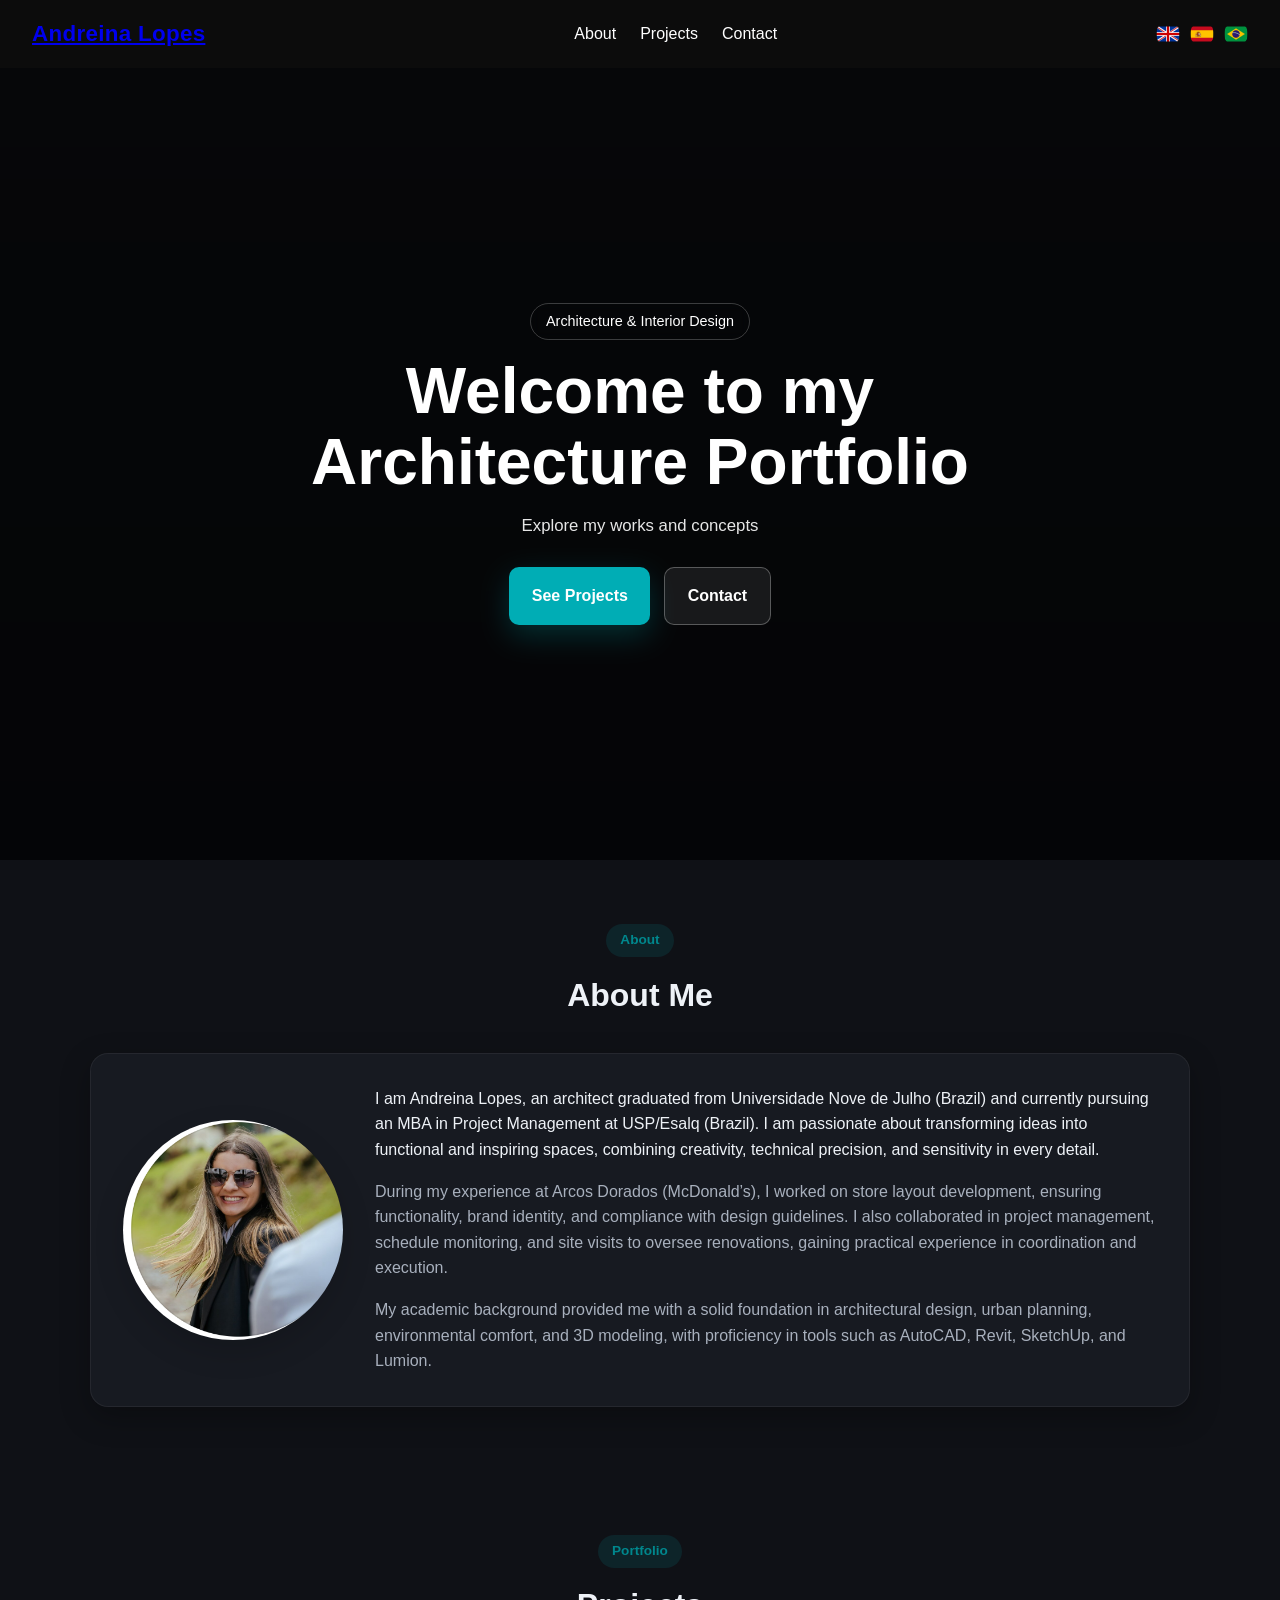
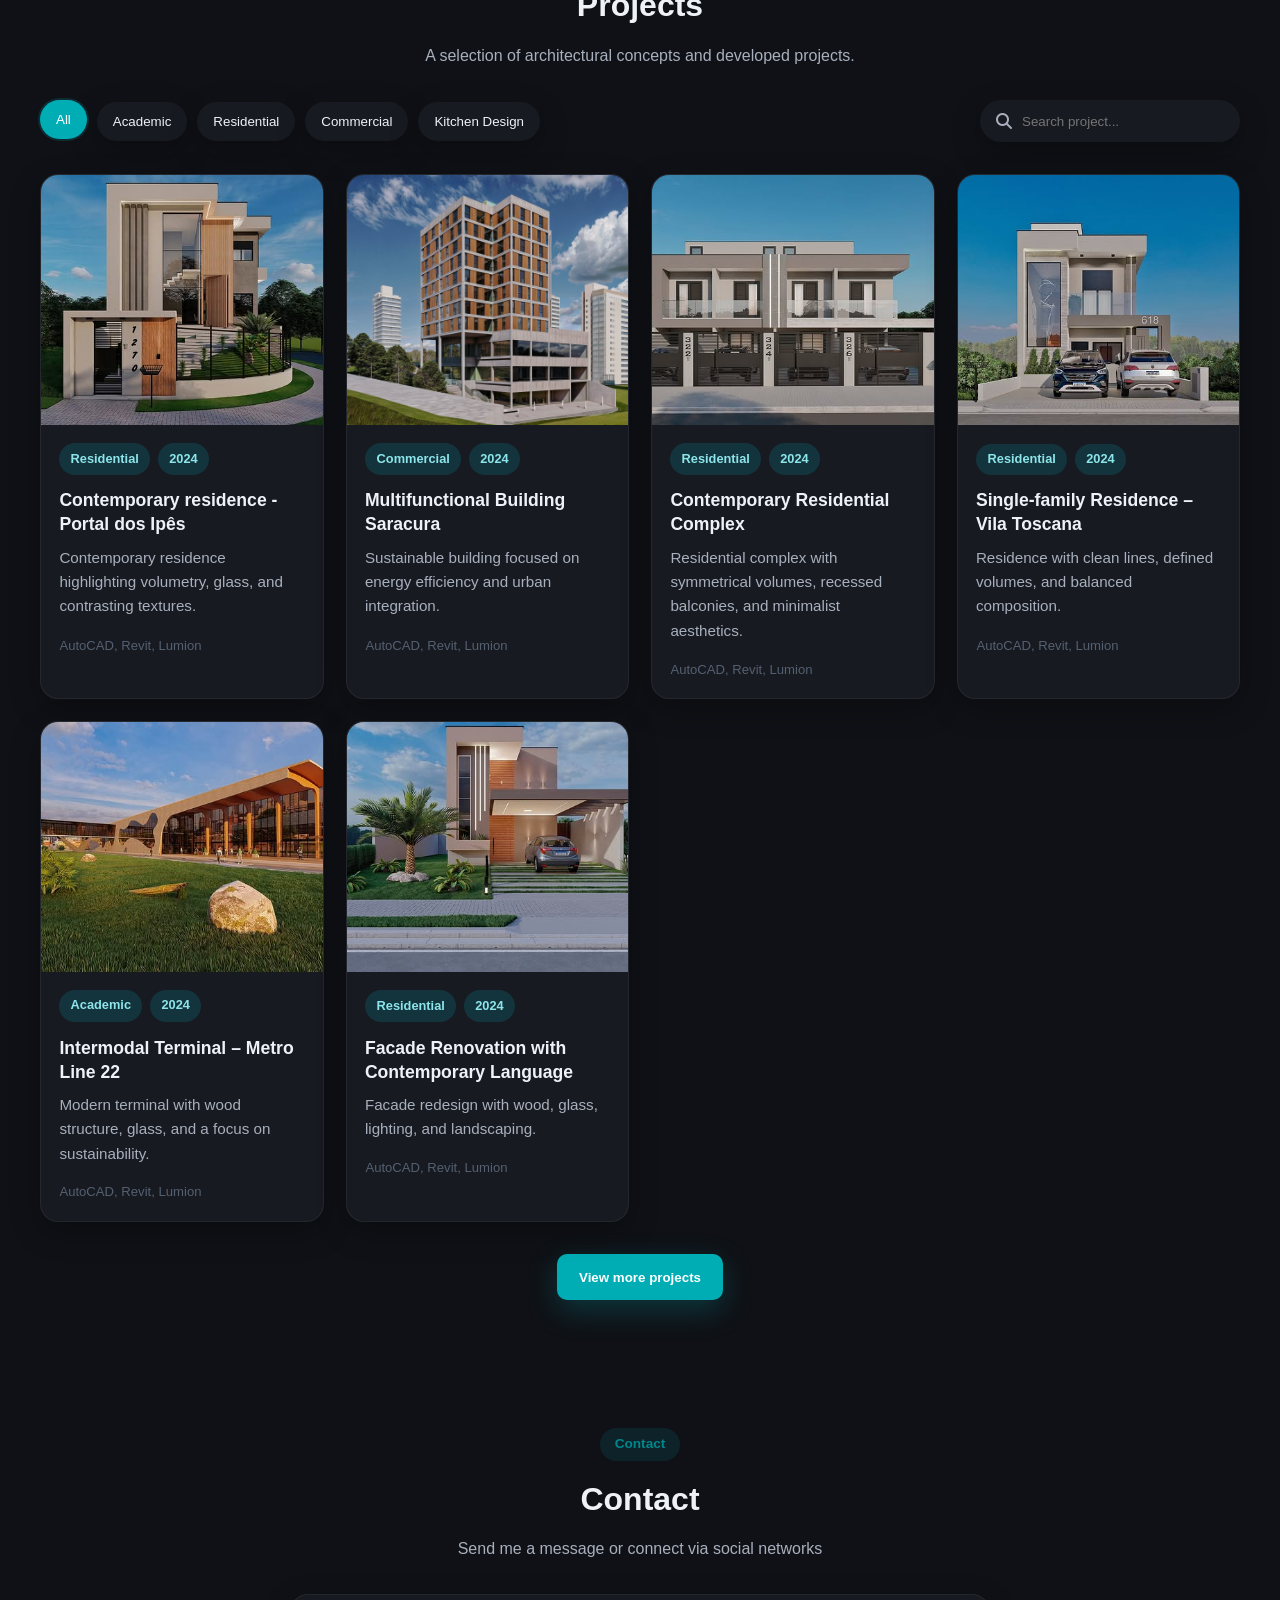
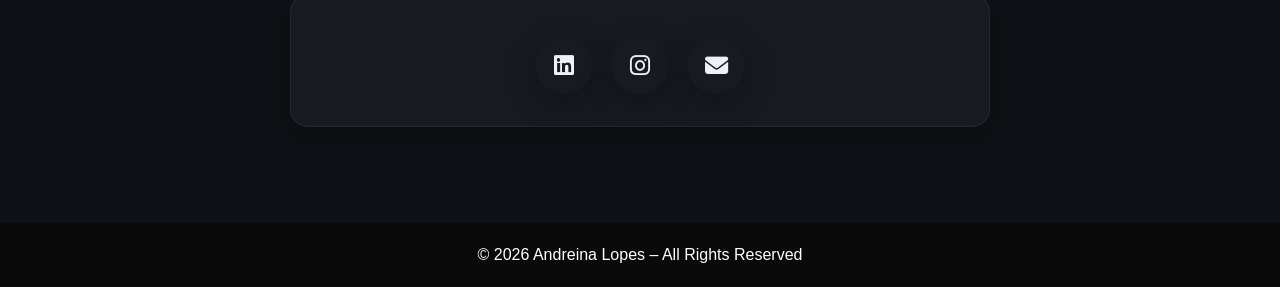
==== commit 923f8c7e: "Add files via upload" ====
--- a/index.html
+++ b/index.html
@@ -16,7 +16,7 @@
 
 <body>
     <header>
-        <div class="logo">Andreina Lopes</div>
+        <a href="index.html" class="logo">Andreina Lopes</a>
 
         <div class="menu-toggle" id="menu-toggle">
             <i class="fas fa-bars"></i>
@@ -138,4 +138,4 @@
     </div>
 </body>
 
-</html>
+</html>
